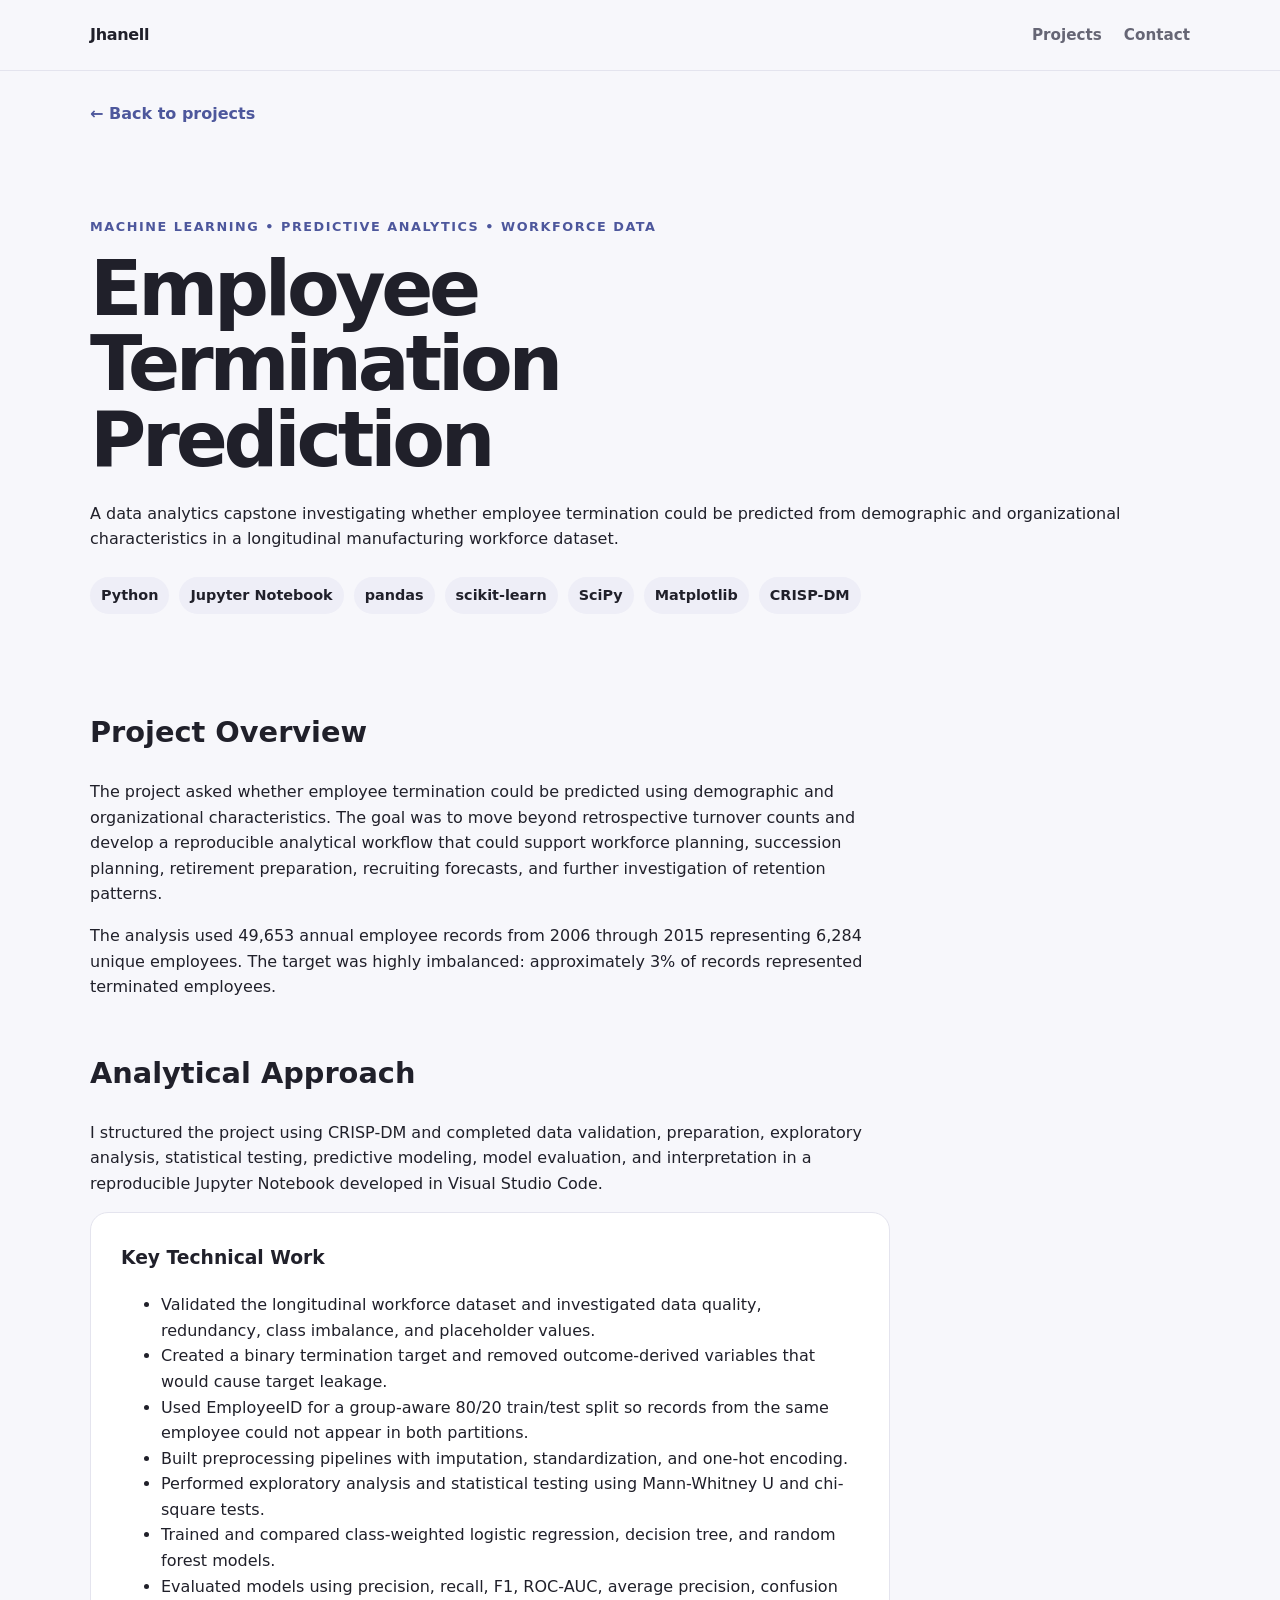
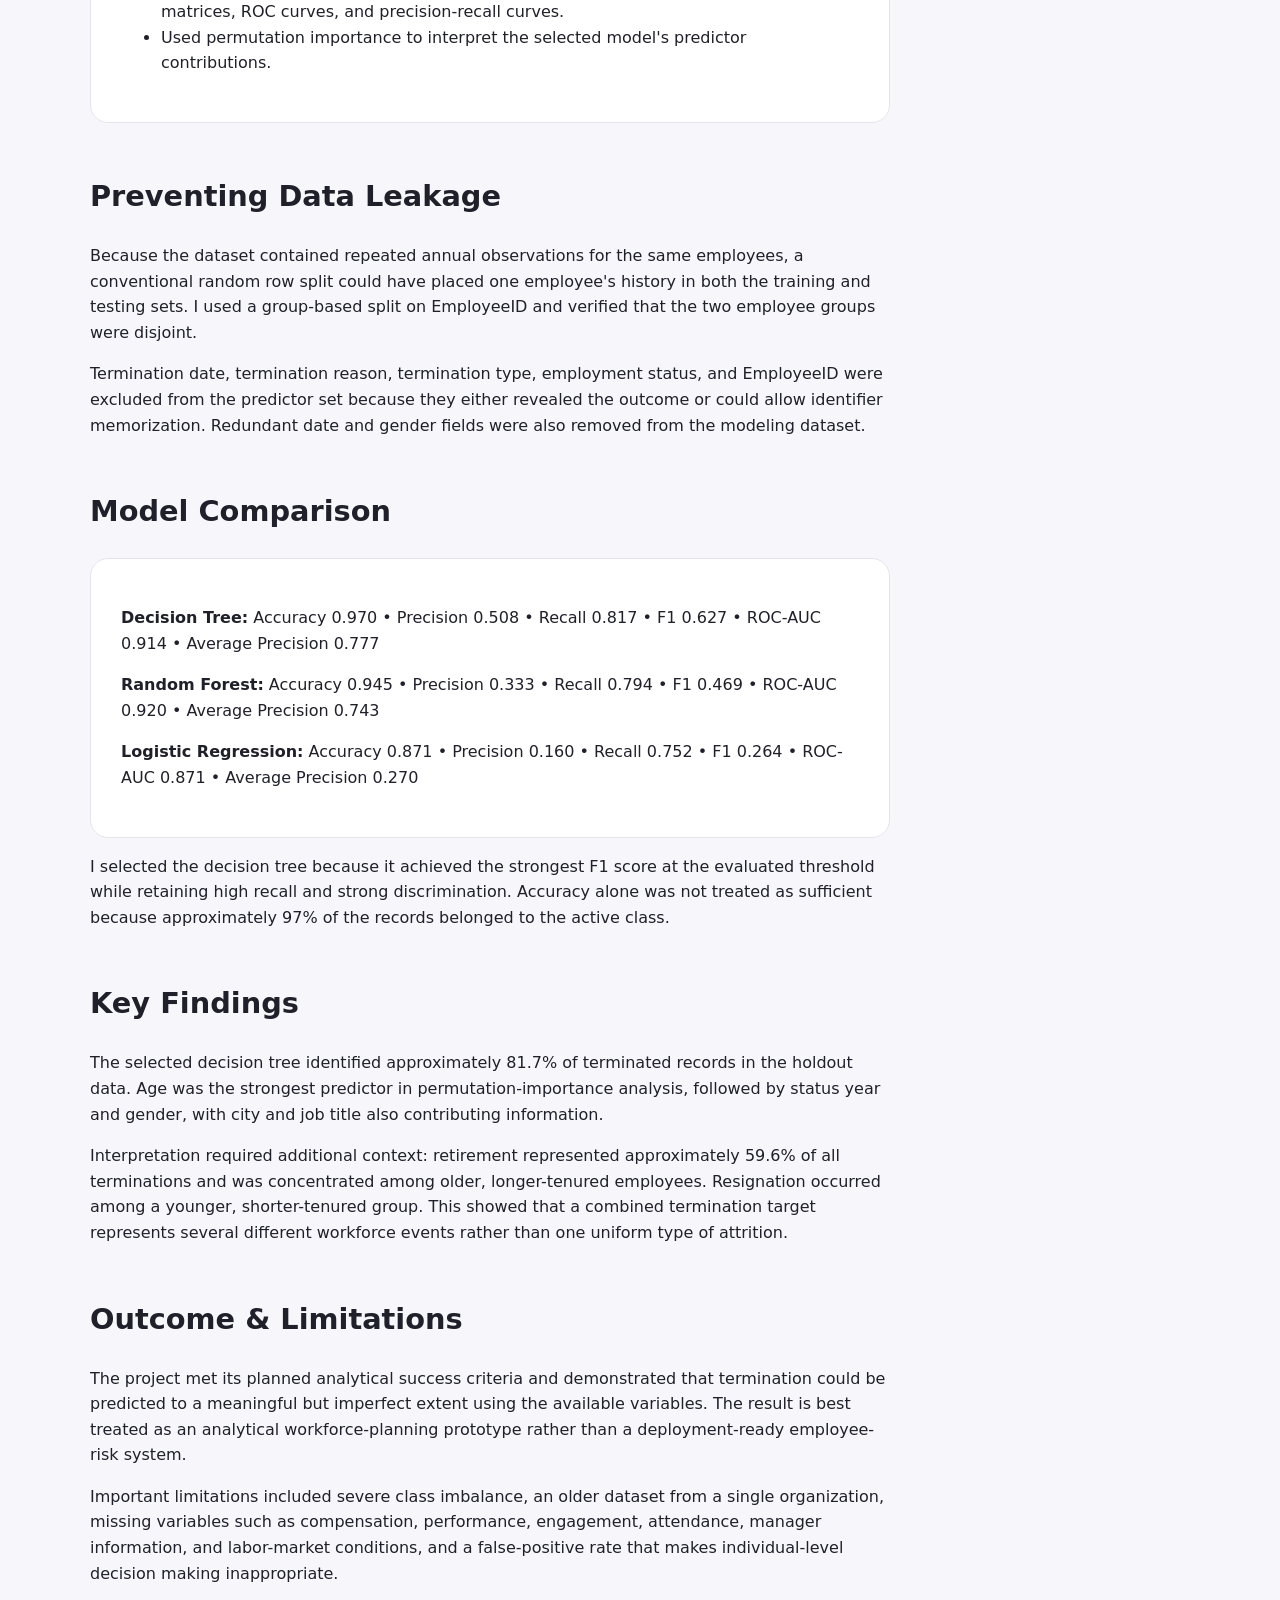
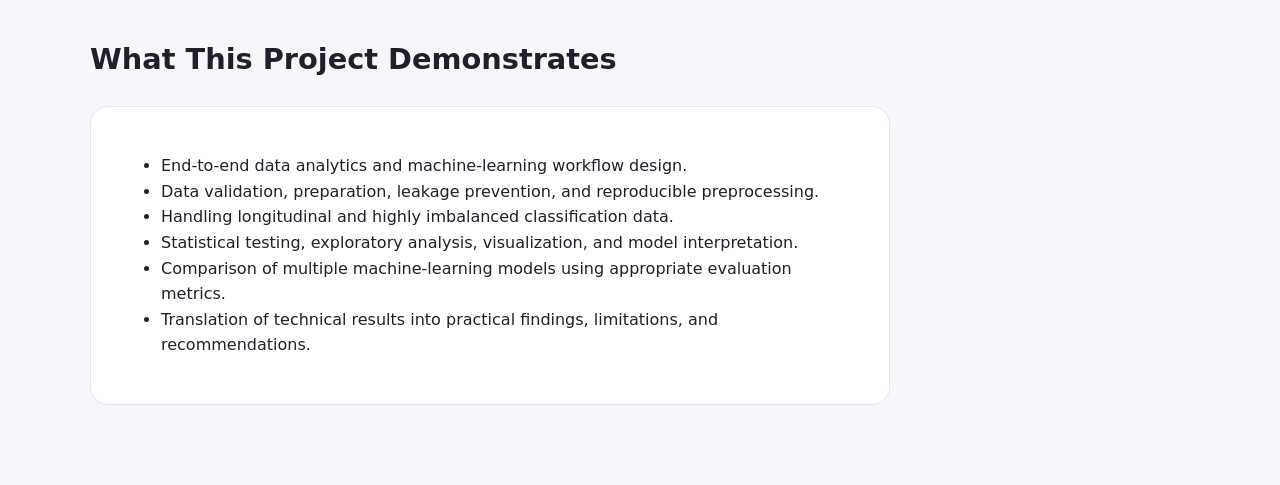
==== projects/data-capstone.html @ 9dea7696 "Add files via upload" ====
<!doctype html>
<html lang="en">
<head>
  <meta charset="utf-8">
  <meta name="viewport" content="width=device-width, initial-scale=1">
  <title>Employee Termination Prediction | Jhanell</title>
  <link rel="stylesheet" href="../style.css">
</head>
<body>
<header>
  <nav class="container">
    <a class="brand" href="../index.html">Jhanell</a>
    <div class="nav-links">
      <a href="../index.html#projects">Projects</a>
      <a href="../index.html#contact">Contact</a>
    </div>
  </nav>
</header>

<main class="container">
  <a class="back" href="../index.html#projects">← Back to projects</a>

  <section class="project-hero">
    <div class="eyebrow">Machine Learning • Predictive Analytics • Workforce Data</div>
    <h1>Employee Termination Prediction</h1>
    <p>
      A data analytics capstone investigating whether employee termination could be predicted
      from demographic and organizational characteristics in a longitudinal manufacturing
      workforce dataset.
    </p>

    <div class="meta">
      <span class="tag">Python</span>
      <span class="tag">Jupyter Notebook</span>
      <span class="tag">pandas</span>
      <span class="tag">scikit-learn</span>
      <span class="tag">SciPy</span>
      <span class="tag">Matplotlib</span>
      <span class="tag">CRISP-DM</span>
    </div>
  </section>

  <article class="content">
    <h2>Project Overview</h2>
    <p>
      The project asked whether employee termination could be predicted using demographic
      and organizational characteristics. The goal was to move beyond retrospective turnover
      counts and develop a reproducible analytical workflow that could support workforce
      planning, succession planning, retirement preparation, recruiting forecasts, and further
      investigation of retention patterns.
    </p>
    <p>
      The analysis used 49,653 annual employee records from 2006 through 2015 representing
      6,284 unique employees. The target was highly imbalanced: approximately 3% of records
      represented terminated employees.
    </p>

    <h2>Analytical Approach</h2>
    <p>
      I structured the project using CRISP-DM and completed data validation, preparation,
      exploratory analysis, statistical testing, predictive modeling, model evaluation, and
      interpretation in a reproducible Jupyter Notebook developed in Visual Studio Code.
    </p>

    <div class="panel">
      <h3>Key Technical Work</h3>
      <ul>
        <li>Validated the longitudinal workforce dataset and investigated data quality, redundancy, class imbalance, and placeholder values.</li>
        <li>Created a binary termination target and removed outcome-derived variables that would cause target leakage.</li>
        <li>Used EmployeeID for a group-aware 80/20 train/test split so records from the same employee could not appear in both partitions.</li>
        <li>Built preprocessing pipelines with imputation, standardization, and one-hot encoding.</li>
        <li>Performed exploratory analysis and statistical testing using Mann-Whitney U and chi-square tests.</li>
        <li>Trained and compared class-weighted logistic regression, decision tree, and random forest models.</li>
        <li>Evaluated models using precision, recall, F1, ROC-AUC, average precision, confusion matrices, ROC curves, and precision-recall curves.</li>
        <li>Used permutation importance to interpret the selected model's predictor contributions.</li>
      </ul>
    </div>

    <h2>Preventing Data Leakage</h2>
    <p>
      Because the dataset contained repeated annual observations for the same employees,
      a conventional random row split could have placed one employee's history in both the
      training and testing sets. I used a group-based split on EmployeeID and verified that
      the two employee groups were disjoint.
    </p>
    <p>
      Termination date, termination reason, termination type, employment status, and
      EmployeeID were excluded from the predictor set because they either revealed the
      outcome or could allow identifier memorization. Redundant date and gender fields were
      also removed from the modeling dataset.
    </p>

    <h2>Model Comparison</h2>
    <div class="panel">
      <p><strong>Decision Tree:</strong> Accuracy 0.970 • Precision 0.508 • Recall 0.817 • F1 0.627 • ROC-AUC 0.914 • Average Precision 0.777</p>
      <p><strong>Random Forest:</strong> Accuracy 0.945 • Precision 0.333 • Recall 0.794 • F1 0.469 • ROC-AUC 0.920 • Average Precision 0.743</p>
      <p><strong>Logistic Regression:</strong> Accuracy 0.871 • Precision 0.160 • Recall 0.752 • F1 0.264 • ROC-AUC 0.871 • Average Precision 0.270</p>
    </div>
    <p>
      I selected the decision tree because it achieved the strongest F1 score at the evaluated
      threshold while retaining high recall and strong discrimination. Accuracy alone was not
      treated as sufficient because approximately 97% of the records belonged to the active class.
    </p>

    <h2>Key Findings</h2>
    <p>
      The selected decision tree identified approximately 81.7% of terminated records in the
      holdout data. Age was the strongest predictor in permutation-importance analysis, followed
      by status year and gender, with city and job title also contributing information.
    </p>
    <p>
      Interpretation required additional context: retirement represented approximately 59.6%
      of all terminations and was concentrated among older, longer-tenured employees. Resignation
      occurred among a younger, shorter-tenured group. This showed that a combined termination
      target represents several different workforce events rather than one uniform type of attrition.
    </p>

    <h2>Outcome &amp; Limitations</h2>
    <p>
      The project met its planned analytical success criteria and demonstrated that termination
      could be predicted to a meaningful but imperfect extent using the available variables.
      The result is best treated as an analytical workforce-planning prototype rather than a
      deployment-ready employee-risk system.
    </p>
    <p>
      Important limitations included severe class imbalance, an older dataset from a single
      organization, missing variables such as compensation, performance, engagement, attendance,
      manager information, and labor-market conditions, and a false-positive rate that makes
      individual-level decision making inappropriate.
    </p>

    <h2>What This Project Demonstrates</h2>
    <div class="panel">
      <ul>
        <li>End-to-end data analytics and machine-learning workflow design.</li>
        <li>Data validation, preparation, leakage prevention, and reproducible preprocessing.</li>
        <li>Handling longitudinal and highly imbalanced classification data.</li>
        <li>Statistical testing, exploratory analysis, visualization, and model interpretation.</li>
        <li>Comparison of multiple machine-learning models using appropriate evaluation metrics.</li>
        <li>Translation of technical results into practical findings, limitations, and recommendations.</li>
      </ul>
    </div>
  </article>
</main>
</body>
</html>
---- style.css ----
:root {
  --bg: #f7f7fb;
  --surface: #ffffff;
  --text: #20202a;
  --muted: #666675;
  --accent: #6670b8;
  --accent-dark: #4d579c;
  --border: #e4e4ee;
  --shadow: 0 12px 35px rgba(35, 35, 60, .08);
}
* { box-sizing: border-box; }
html { scroll-behavior: smooth; }
body {
  margin: 0;
  font-family: Inter, ui-sans-serif, system-ui, -apple-system, BlinkMacSystemFont, "Segoe UI", sans-serif;
  background: var(--bg);
  color: var(--text);
  line-height: 1.6;
}
a { color: inherit; }
.container { width: min(1100px, calc(100% - 40px)); margin: auto; }
header {
  position: sticky; top: 0; z-index: 10;
  background: rgba(247,247,251,.94);
  backdrop-filter: blur(10px);
  border-bottom: 1px solid var(--border);
}
nav { min-height: 70px; display: flex; align-items: center; justify-content: space-between; gap: 24px; }
.brand { font-weight: 800; text-decoration: none; letter-spacing: -.02em; }
.nav-links { display: flex; gap: 22px; flex-wrap: wrap; }
.nav-links a { text-decoration: none; color: var(--muted); font-weight: 600; font-size: .95rem; }
.nav-links a:hover { color: var(--accent-dark); }
.hero { padding: 110px 0 80px; }
.eyebrow { color: var(--accent-dark); text-transform: uppercase; letter-spacing: .12em; font-weight: 800; font-size: .8rem; }
h1 { font-size: clamp(2.8rem, 7vw, 5.8rem); line-height: .98; letter-spacing: -.055em; margin: 14px 0 24px; max-width: 850px; }
.hero p { max-width: 700px; color: var(--muted); font-size: 1.15rem; }
.actions { display: flex; gap: 12px; flex-wrap: wrap; margin-top: 30px; }
.button {
  display: inline-block; padding: 12px 18px; border-radius: 10px;
  background: var(--accent); color: white; text-decoration: none; font-weight: 750;
}
.button.secondary { background: var(--surface); color: var(--text); border: 1px solid var(--border); }
section { padding: 75px 0; }
.section-heading { margin-bottom: 30px; }
.section-heading h2 { font-size: clamp(2rem, 4vw, 3rem); letter-spacing: -.035em; margin: 0 0 8px; }
.section-heading p { color: var(--muted); margin: 0; max-width: 700px; }
.grid { display: grid; grid-template-columns: repeat(3, 1fr); gap: 20px; }
.card {
  display: flex; flex-direction: column; min-height: 330px;
  padding: 28px; border-radius: 18px; background: var(--surface);
  border: 1px solid var(--border); box-shadow: var(--shadow);
  text-decoration: none; transition: transform .18s ease, border-color .18s ease;
}
.card:hover { transform: translateY(-4px); border-color: #c8c9de; }
.card .number { font-size: .8rem; font-weight: 800; color: var(--accent-dark); letter-spacing: .1em; }
.card h3 { font-size: 1.55rem; line-height: 1.15; margin: 45px 0 12px; letter-spacing: -.025em; }
.card p { color: var(--muted); margin: 0; }
.card .link { margin-top: auto; padding-top: 35px; font-weight: 800; color: var(--accent-dark); }
.two-col { display: grid; grid-template-columns: 1fr 1fr; gap: 35px; }
.panel { padding: 30px; border-radius: 18px; background: var(--surface); border: 1px solid var(--border); }
.panel h3 { margin-top: 0; }
.tags { display: flex; gap: 10px; flex-wrap: wrap; }
.tag { padding: 7px 11px; background: #eeeeF7; border-radius: 999px; font-size: .9rem; font-weight: 650; }
footer { padding: 40px 0; border-top: 1px solid var(--border); color: var(--muted); }
.project-hero { padding: 90px 0 45px; }
.project-hero h1 { font-size: clamp(2.5rem, 6vw, 4.8rem); }
.meta { display: flex; gap: 10px; flex-wrap: wrap; margin-top: 25px; }
.content { max-width: 800px; padding-bottom: 80px; }
.content h2 { margin-top: 50px; font-size: 1.8rem; }
.placeholder {
  padding: 28px; border: 1px dashed #b9bacb; border-radius: 14px;
  background: #fbfbfd; color: var(--muted);
}
.back { display: inline-block; margin-top: 30px; color: var(--accent-dark); font-weight: 750; text-decoration: none; }
@media (max-width: 800px) {
  .grid, .two-col { grid-template-columns: 1fr; }
  .hero { padding-top: 75px; }
  nav { align-items: flex-start; padding: 18px 0; }
  .nav-links { justify-content: flex-end; gap: 12px; }
}
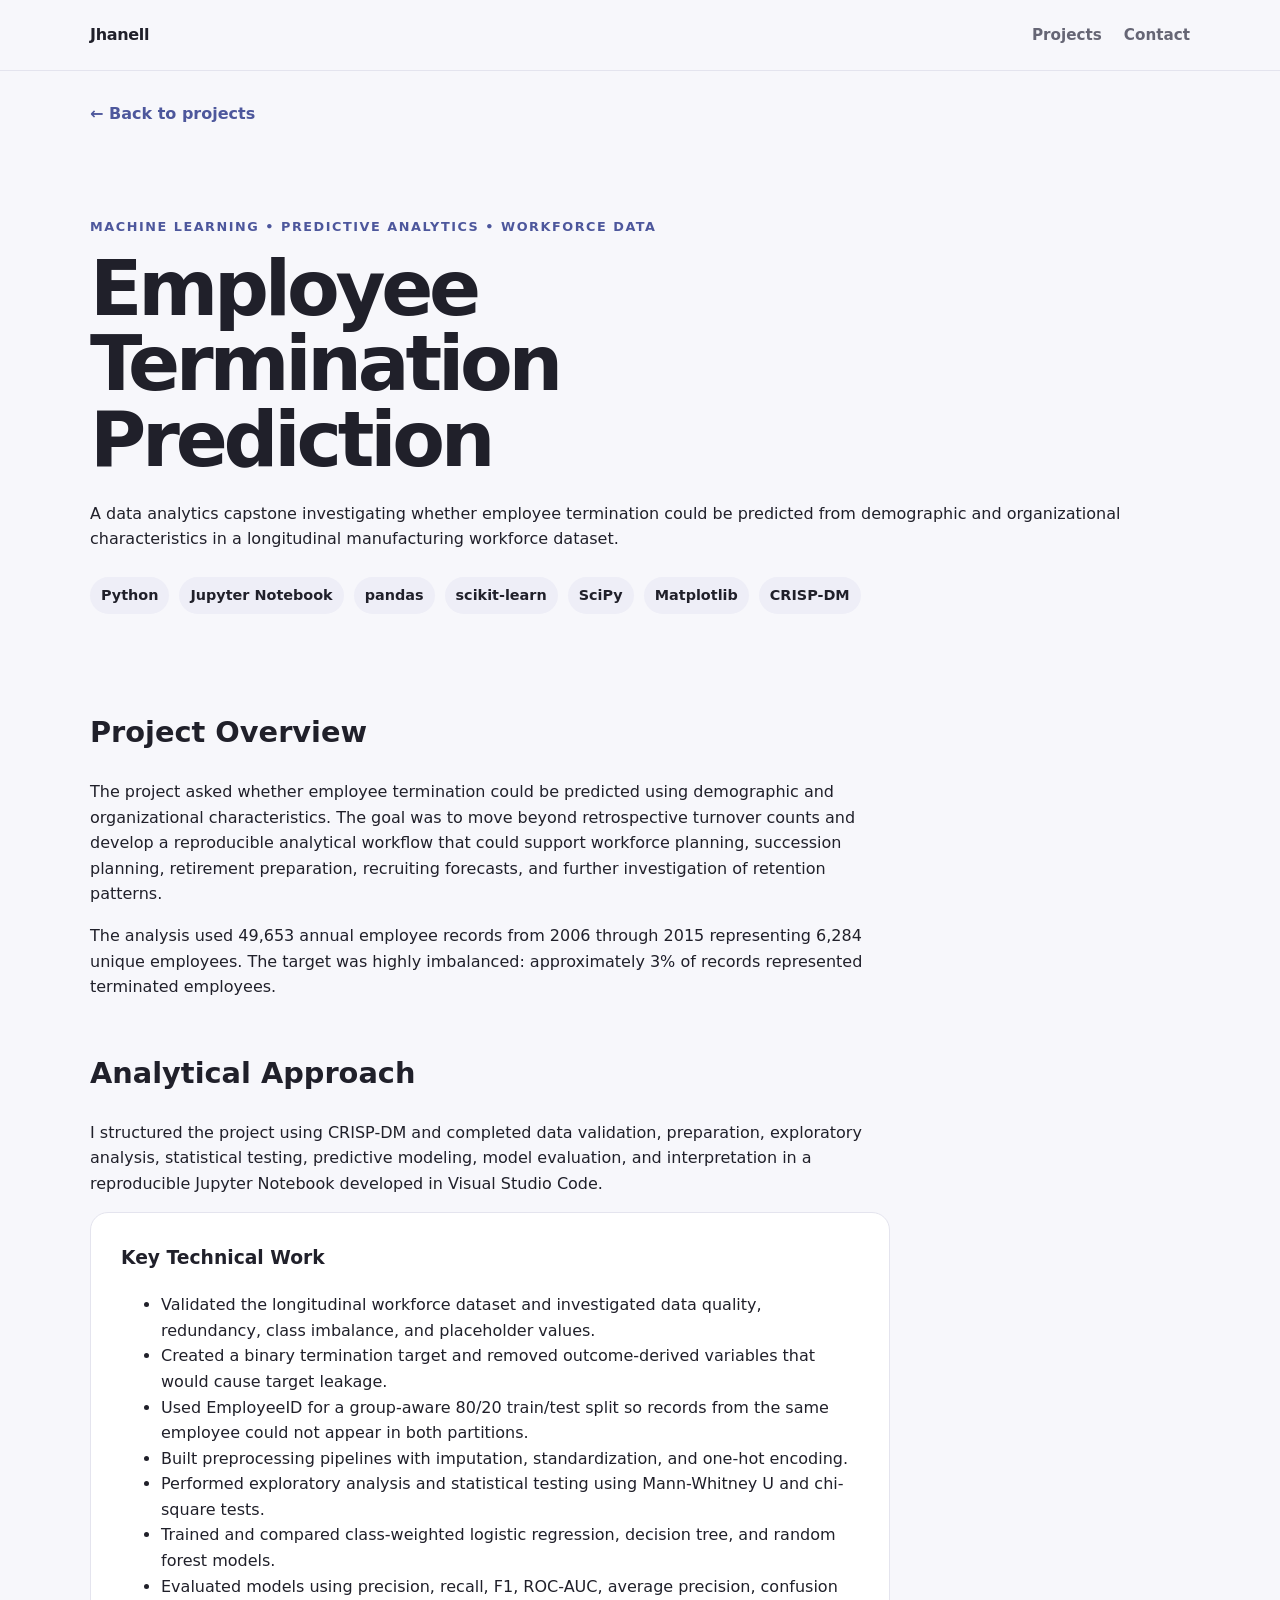
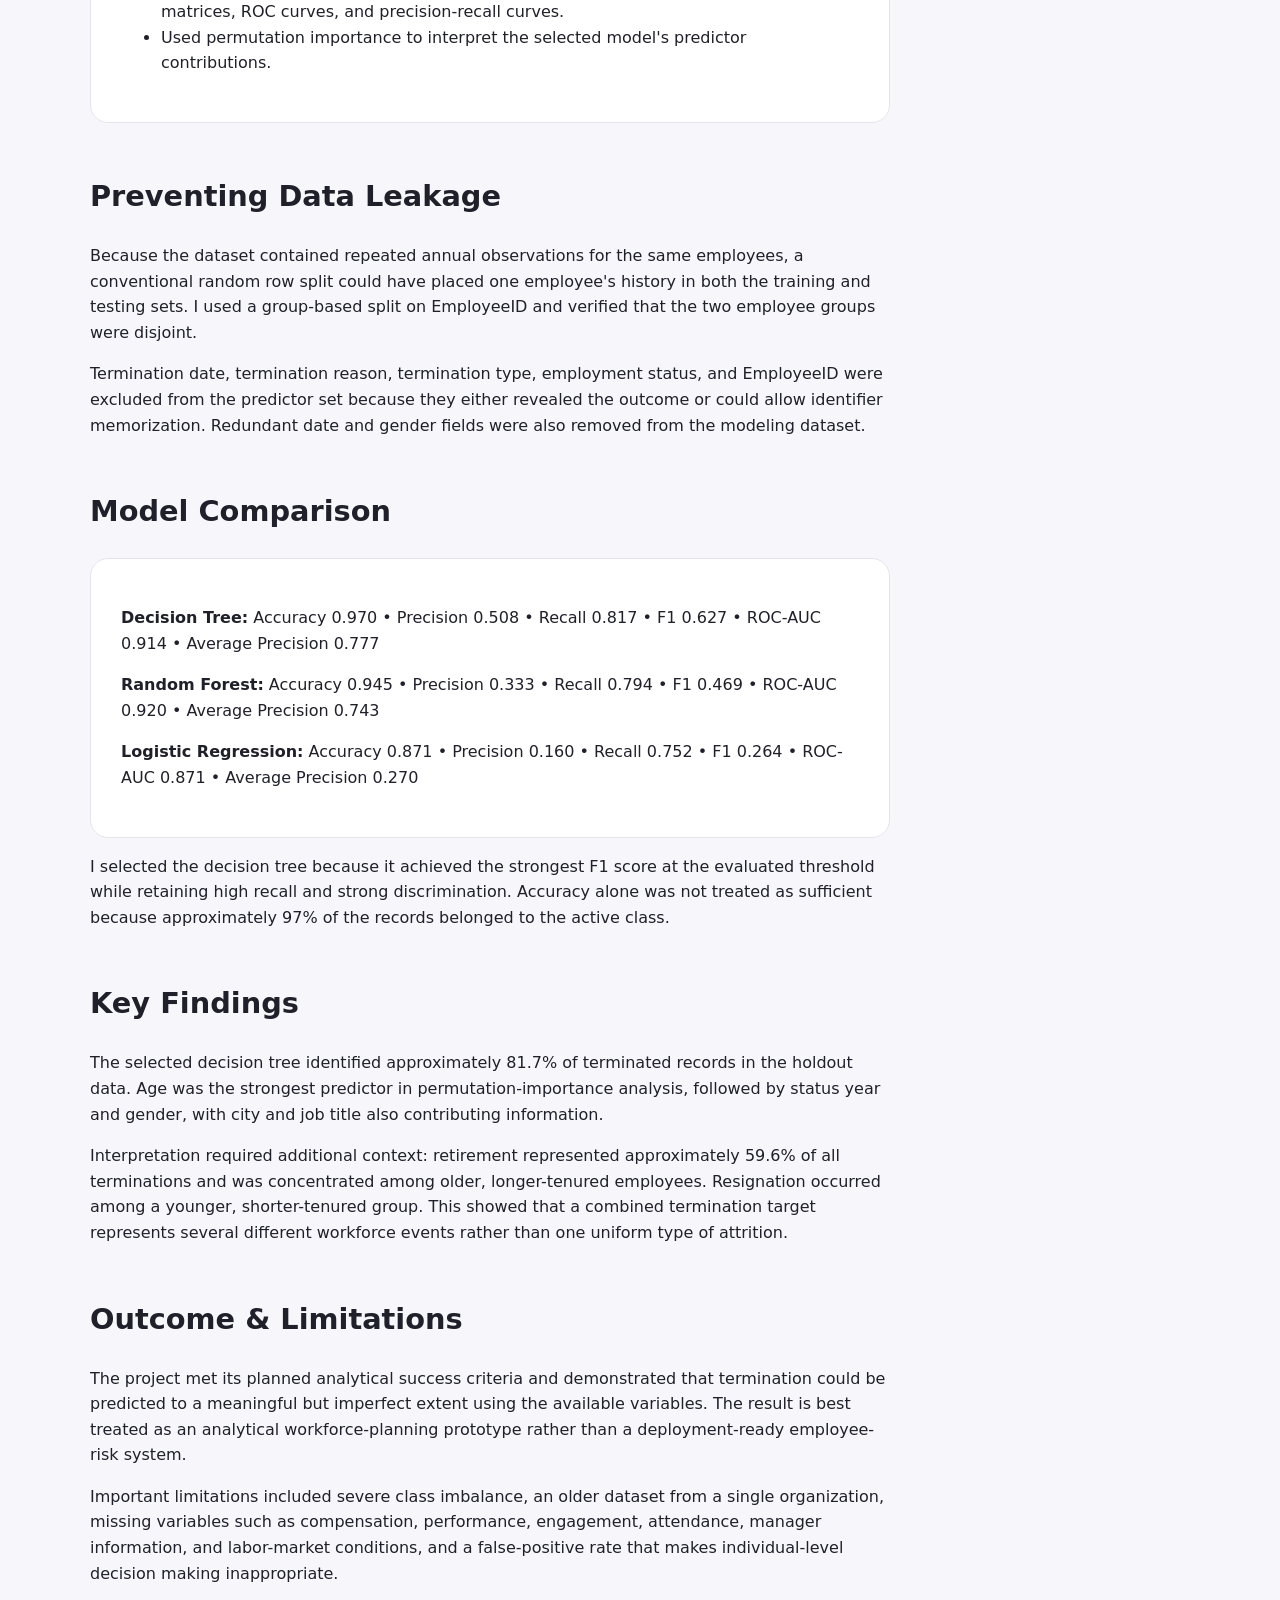
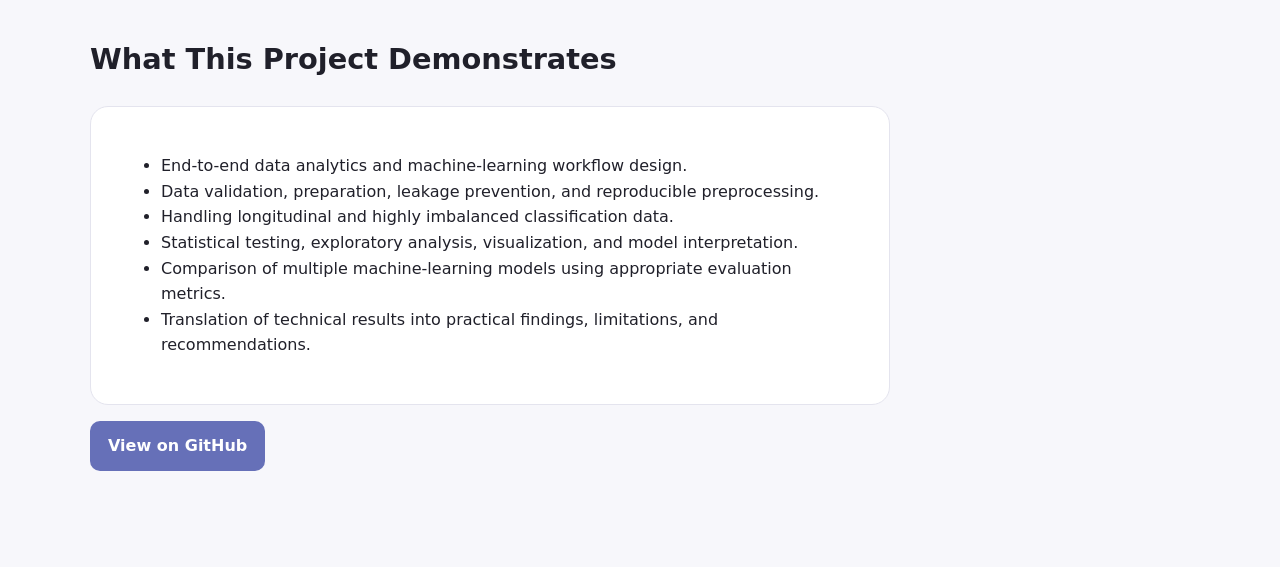
==== commit 3dcb1884: "Add files via upload" ====
--- a/projects/data-capstone.html
+++ b/projects/data-capstone.html
@@ -38,6 +38,7 @@
       <span class="tag">Matplotlib</span>
       <span class="tag">CRISP-DM</span>
     </div>
+
   </section>
 
   <article class="content">
@@ -140,6 +141,15 @@
         <li>Translation of technical results into practical findings, limitations, and recommendations.</li>
       </ul>
     </div>
+
+    <p>
+      <a class="button"
+         href="https://github.com/nellie445/data-analytics-capstone"
+         target="_blank"
+         rel="noopener noreferrer">
+        View on GitHub
+      </a>
+    </p>
   </article>
 </main>
 </body>
